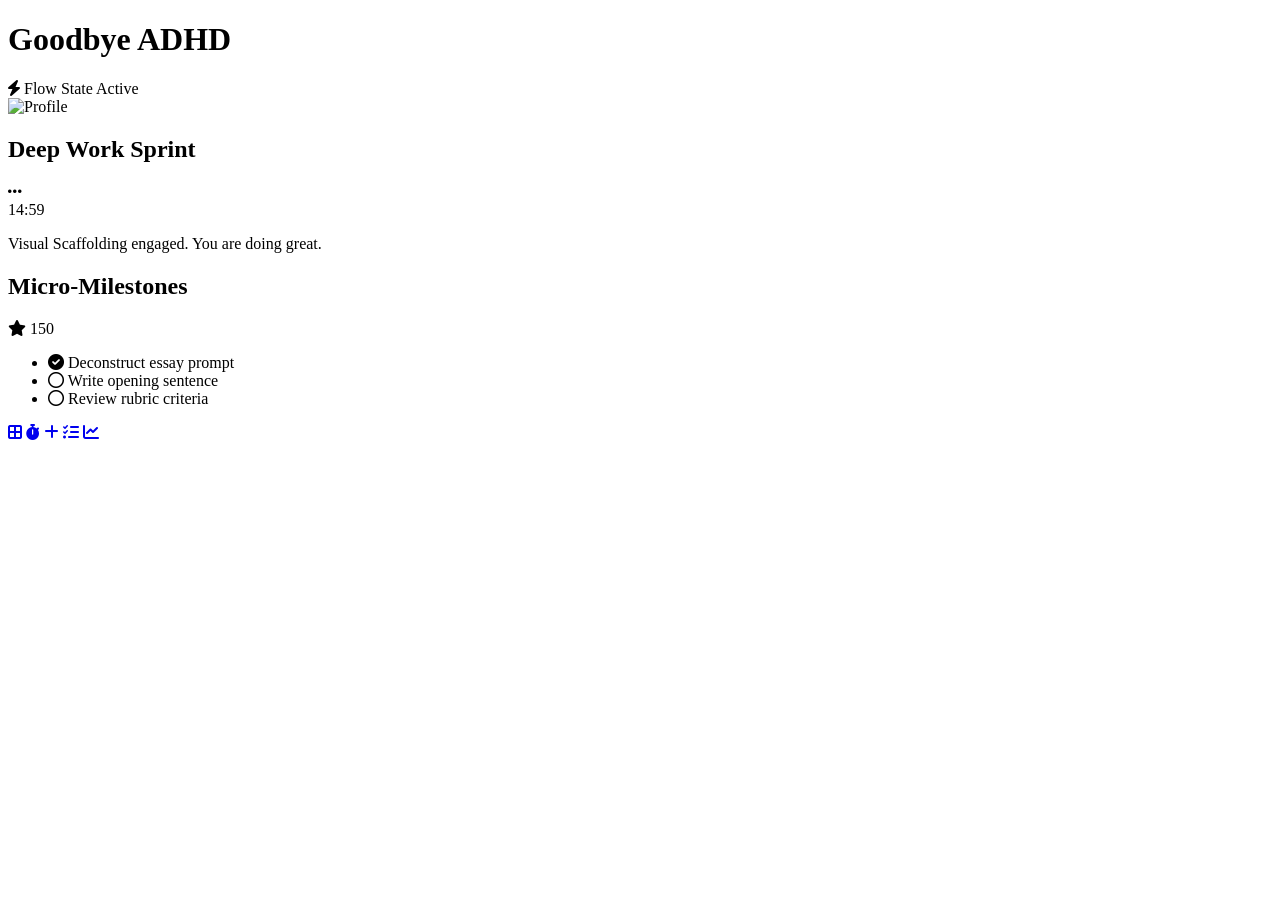
==== index.html @ 695bd098 "Add initial HTML structure for the application" ====
<!DOCTYPE html>
<html lang="en">
<head>
    <meta charset="UTF-8">
    <meta name="viewport" content="width=device-width, initial-scale=1.0">
    <title>Goodbye ADHD | Solutions for your day's problems</title>
    <link rel="stylesheet" href="style.css">
    <link href="https://cdnjs.cloudflare.com/ajax/libs/font-awesome/6.0.0/css/all.min.css" rel="stylesheet">
</head>
<body>

    <div class="ambient-orb orb-1"></div>
    <div class="ambient-orb orb-2"></div>

    <div class="app-container">
        
        <header class="app-header">
            <div class="user-info">
                <h1>Goodbye ADHD</h1>
                <div class="identity-badge pulse-badge">
                    <i class="fas fa-bolt"></i> Flow State Active
                </div>
            </div>
            <div class="profile-glow">
                <img src="https://api.dicebear.com/7.x/avataaars/svg?seed=Felix" alt="Profile" class="profile-avatar">
            </div>
        </header>

        <main class="app-content">
            
            <section class="card glass-card focus-section">
                <div class="card-header">
                    <h2>Deep Work Sprint</h2>
                    <i class="fas fa-ellipsis-h text-muted"></i>
                </div>
                <div class="progress-ring-container">
                    <div class="progress-ring epic-glow">
                        <span class="time-left">14:59</span>
                    </div>
                </div>
                <p class="scaffolding-text">Visual Scaffolding engaged. You are doing great.</p>
            </section>

            <section class="card glass-card habit-section">
                <div class="card-header">
                    <h2>Micro-Milestones</h2>
                    <span class="reward-points"><i class="fas fa-star"></i> 150</span>
                </div>
                <ul class="milestone-list">
                    <li class="milestone completed">
                        <i class="fas fa-check-circle neon-success"></i>
                        <span>Deconstruct essay prompt</span>
                    </li>
                    <li class="milestone pending hover-lift">
                        <i class="far fa-circle"></i>
                        <span>Write opening sentence</span>
                    </li>
                    <li class="milestone pending hover-lift">
                        <i class="far fa-circle"></i>
                        <span>Review rubric criteria</span>
                    </li>
                </ul>
            </section>

        </main>

        <nav class="bottom-nav glass-nav">
            <a href="#" class="nav-item active"><i class="fas fa-border-all"></i></a>
            <a href="#" class="nav-item"><i class="fas fa-stopwatch"></i></a>
            <a href="#" class="nav-item epic-add-btn"><i class="fas fa-plus"></i></a>
            <a href="#" class="nav-item"><i class="fas fa-list-check"></i></a>
            <a href="#" class="nav-item"><i class="fas fa-chart-line"></i></a>
        </nav>

    </div>

</body>
</html>
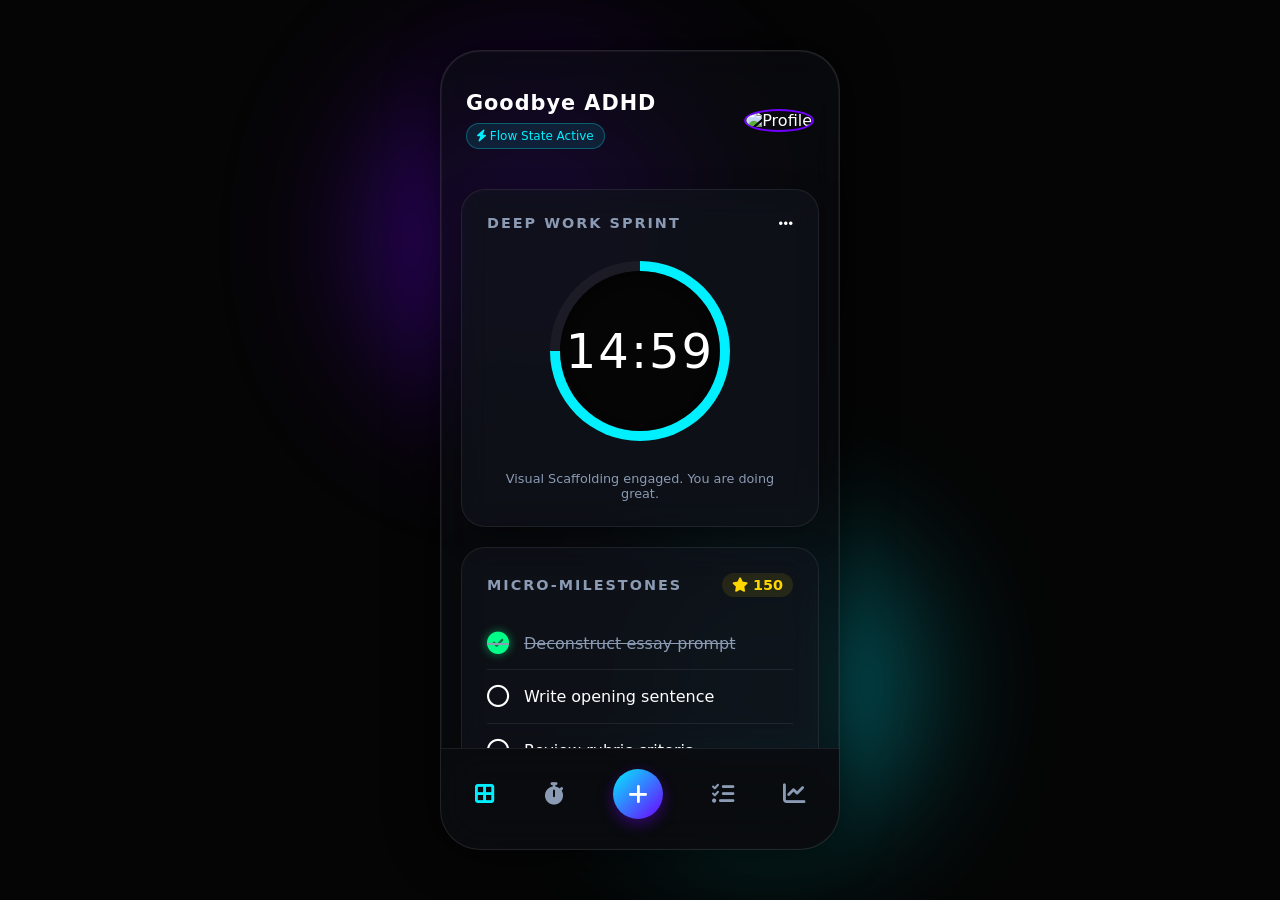
==== commit 1594f90f: "Add script tag for external JavaScript file" ====
--- a/index.html
+++ b/index.html
@@ -73,6 +73,6 @@
         </nav>
 
     </div>
-
+<script src="script.js"></script>
 </body>
 </html>
--- a/style.css
+++ b/style.css
@@ -0,0 +1,131 @@
+:root {
+    --bg-deep: #050505;
+    --glass-bg: rgba(20, 25, 35, 0.4);
+    --glass-border: rgba(255, 255, 255, 0.08);
+    --text-primary: #ffffff;
+    --text-muted: #8b9bb4;
+    --accent-cyan: #00f0ff;
+    --accent-purple: #7000ff;
+    --success-neon: #00ff88;
+}
+
+* { margin: 0; padding: 0; box-sizing: border-box; font-family: 'Segoe UI', system-ui, sans-serif; }
+
+body {
+    background-color: var(--bg-deep);
+    display: flex; justify-content: center; align-items: center; min-height: 100vh;
+    color: var(--text-primary);
+    overflow: hidden;
+}
+
+/* --- EPIC AMBIENT BACKGROUND --- */
+.ambient-orb {
+    position: absolute; border-radius: 50%; filter: blur(80px); z-index: -1; opacity: 0.5;
+}
+.orb-1 {
+    width: 300px; height: 300px; background: var(--accent-purple);
+    top: 10%; left: 30%; animation: float 10s infinite alternate;
+}
+.orb-2 {
+    width: 250px; height: 250px; background: var(--accent-cyan);
+    bottom: 10%; right: 30%; animation: float 12s infinite alternate-reverse;
+}
+
+@keyframes float {
+    0% { transform: translateY(0px) scale(1); }
+    100% { transform: translateY(50px) scale(1.2); }
+}
+
+/* --- THE DEVICE --- */
+.app-container {
+    width: 100%; max-width: 400px; height: 800px;
+    background: rgba(10, 12, 16, 0.7);
+    backdrop-filter: blur(20px);
+    border-radius: 40px;
+    display: flex; flex-direction: column;
+    box-shadow: 0 0 50px rgba(0, 0, 0, 0.8), inset 0 0 2px rgba(255, 255, 255, 0.2);
+    border: 1px solid rgba(255, 255, 255, 0.1);
+    position: relative; overflow: hidden;
+}
+
+/* --- HEADER --- */
+.app-header { padding: 40px 25px 20px; display: flex; justify-content: space-between; align-items: center; }
+.app-header h1 { font-size: 1.3rem; font-weight: 700; letter-spacing: 1px; }
+
+.pulse-badge {
+    margin-top: 8px; font-size: 0.75rem; color: var(--accent-cyan);
+    background: rgba(0, 240, 255, 0.1); padding: 5px 10px; border-radius: 20px;
+    border: 1px solid rgba(0, 240, 255, 0.3);
+    display: inline-block;
+    animation: pulse-border 2s infinite;
+}
+
+.profile-avatar { width: 45px; height: 45px; border-radius: 50%; border: 2px solid var(--accent-purple); }
+
+/* --- GLASSMORPHISM CARDS --- */
+.app-content { flex: 1; padding: 20px; display: flex; flex-direction: column; gap: 20px; overflow-y: auto; }
+
+.glass-card {
+    background: var(--glass-bg);
+    backdrop-filter: blur(16px);
+    -webkit-backdrop-filter: blur(16px);
+    border: 1px solid var(--glass-border);
+    border-radius: 24px; padding: 25px;
+    box-shadow: 0 8px 32px 0 rgba(0, 0, 0, 0.3);
+}
+
+.card-header { display: flex; justify-content: space-between; align-items: center; margin-bottom: 20px; }
+.glass-card h2 { font-size: 0.9rem; color: var(--text-muted); text-transform: uppercase; letter-spacing: 2px; }
+.reward-points { color: #ffd700; font-weight: bold; font-size: 0.9rem; background: rgba(255, 215, 0, 0.1); padding: 4px 10px; border-radius: 12px; }
+
+/* --- EPIC FOCUS TIMER --- */
+.progress-ring-container { display: flex; justify-content: center; margin: 30px 0; }
+
+.epic-glow {
+    width: 180px; height: 180px; border-radius: 50%;
+    background: conic-gradient(var(--accent-cyan) 75%, rgba(255,255,255,0.05) 0);
+    display: flex; justify-content: center; align-items: center;
+    animation: breathing-glow 3s ease-in-out infinite alternate;
+}
+
+@keyframes breathing-glow {
+    0% { box-shadow: 0 0 10px rgba(0, 240, 255, 0.2), inset 0 0 20px rgba(0,0,0,0.8); }
+    100% { box-shadow: 0 0 30px rgba(0, 240, 255, 0.6), inset 0 0 20px rgba(0,0,0,0.8); }
+}
+
+.time-left {
+    background: var(--bg-deep); width: 160px; height: 160px; border-radius: 50%;
+    display: flex; justify-content: center; align-items: center;
+    font-size: 3rem; font-weight: 300; letter-spacing: 2px;
+    box-shadow: inset 0 4px 10px rgba(0,0,0,0.5);
+}
+
+.scaffolding-text { text-align: center; font-size: 0.8rem; color: var(--text-muted); }
+
+/* --- HABIT LIST INTERACTIVITY --- */
+.milestone-list { list-style: none; }
+.milestone { display: flex; align-items: center; padding: 15px 0; border-bottom: 1px solid var(--glass-border); transition: all 0.3s ease; }
+.milestone:last-child { border-bottom: none; }
+.milestone i { margin-right: 15px; font-size: 1.4rem; }
+
+.hover-lift:hover { transform: translateX(10px); color: var(--accent-cyan); cursor: pointer; }
+.completed { color: var(--text-muted); text-decoration: line-through; }
+.neon-success { color: var(--success-neon); text-shadow: 0 0 10px rgba(0, 255, 136, 0.5); }
+
+/* --- GLASS NAV BAR --- */
+.glass-nav {
+    display: flex; justify-content: space-around; align-items: center;
+    padding: 20px 10px 30px;
+    background: rgba(10, 12, 16, 0.8); backdrop-filter: blur(20px);
+    border-top: 1px solid var(--glass-border);
+}
+.nav-item { color: var(--text-muted); text-decoration: none; font-size: 1.4rem; transition: 0.3s; }
+.nav-item.active { color: var(--accent-cyan); }
+.nav-item:hover { color: var(--text-primary); transform: translateY(-3px); }
+
+.epic-add-btn {
+    background: linear-gradient(135deg, var(--accent-cyan), var(--accent-purple));
+    color: white !important; width: 50px; height: 50px; border-radius: 50%;
+    display: flex; justify-content: center; align-items: center;
+    box-shadow: 0 5px 15px rgba(112, 0, 255, 0.4);
+}
